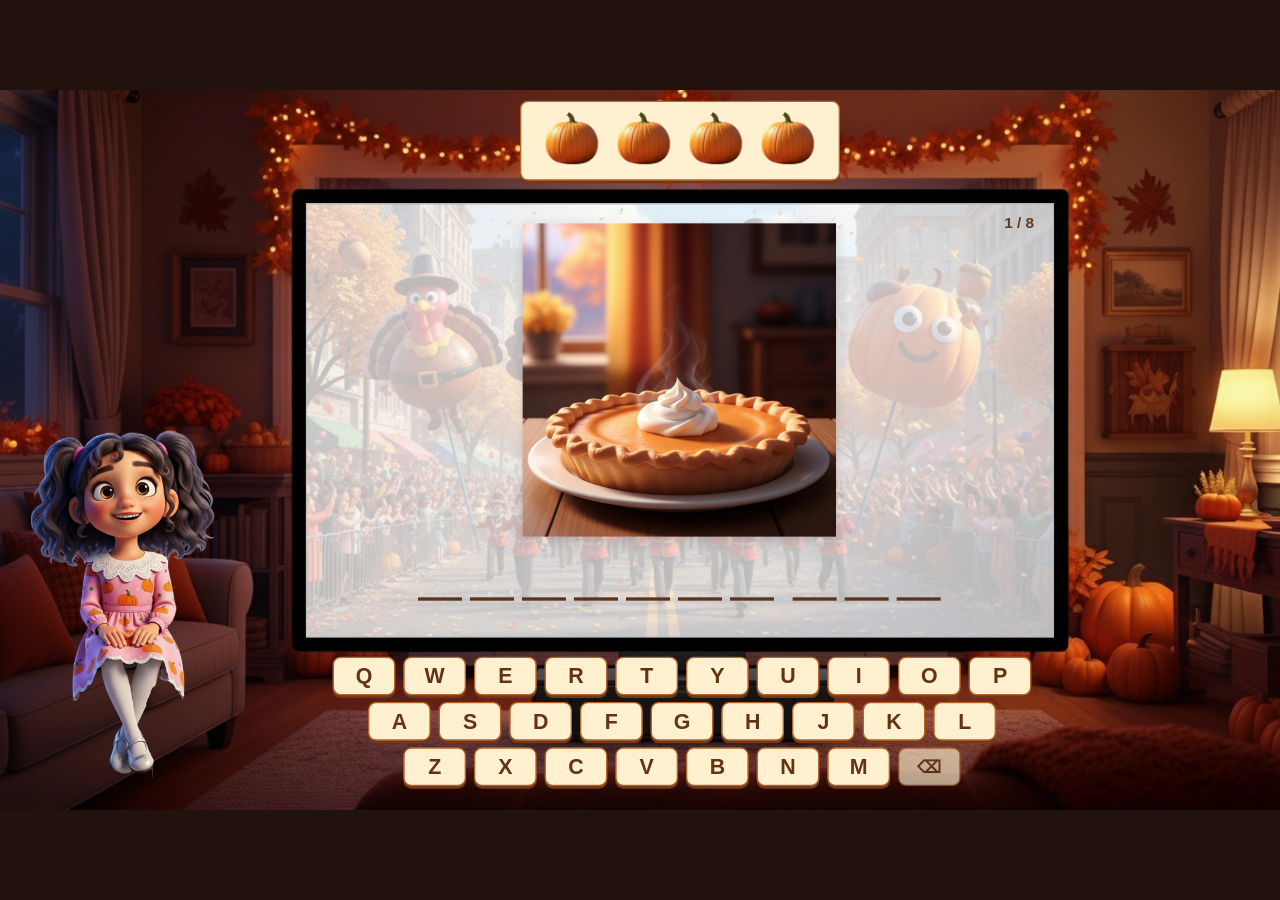
==== docs/index.html @ bf61f249 "Prepare approved Thanksgiving game for GitHub Pages" ====
<!doctype html><html lang="en"><head><meta charset="utf-8"><meta name="viewport" content="width=device-width,initial-scale=1"><title>Thanksgiving Picture Guess</title><link rel="stylesheet" href="assets/style.1ba634d76258.css"></head><body><main id="stage" aria-label="Thanksgiving picture guessing game"><div id="lives" class="feedback-panel" role="img" aria-label="4 lives remaining"></div><section id="activity" aria-label="Guess the picture"><div id="progress"></div><img id="picture" alt="Thanksgiving vocabulary picture" draggable="false"><div id="letters" aria-label="Letters to guess"></div><div id="message" class="feedback-panel" role="status" aria-live="polite"></div><div id="results" hidden role="status"><div id="results-title"></div><div id="correct-total"></div><div id="incorrect-total"></div></div><button id="restart" hidden>Play again</button></section><div id="keyboard" aria-label="English letter keyboard"></div><p id="load-error" hidden>Pictures could not load. Please reload the game.</p></main><script type="module" src="assets/game.db125e81d823.js"></script></body></html>
---- docs/assets/style.1ba634d76258.css ----
*{box-sizing:border-box}html,body{margin:0;width:100%;height:100%;overflow:hidden;background:#21120d;font-family:Arial,Helvetica,sans-serif}body{display:grid;place-items:center}#stage{position:absolute;left:50%;top:50%;width:1920px;height:1080px;flex-shrink:0;background:url(background.0223f3566e07.webp) center/100% 100% no-repeat;transform-origin:center;overflow:hidden}#activity{position:absolute;left:466px;top:176px;width:1105px;height:638px;display:flex;align-items:center;flex-direction:column}#progress{position:absolute;right:20px;top:10px;font-size:23px;font-weight:700;color:#633a20}#picture{position:absolute;top:24px;width:470px;height:470px;object-fit:contain;box-shadow:0 5px 16px #3a1c2630}#letters{position:absolute;top:514px;left:20px;right:20px;display:flex;justify-content:center;gap:28px}.letter.accepted{color:#38652c}.letter.revealed{color:#ac2824}.word{display:flex;gap:12px}.letter{display:inline-flex;align-items:center;justify-content:center;width:66px;height:76px;border-bottom:5px solid #5d331c;color:#4e2815;font-size:57px;font-weight:800;text-shadow:0 1px #fff}#message{position:absolute;top:604px;width:100%;text-align:center;font-size:25px;font-weight:700;color:#4b2816}#keyboard{position:absolute;left:478px;top:850px;width:1090px;display:flex;flex-direction:column;align-items:center;gap:10px}.key-row{display:flex;gap:12px}button{font:700 32px Arial;color:#633314;border:2px solid #b86427;background:#fff0cf;box-shadow:0 4px #6f391d;cursor:pointer;touch-action:manipulation}.key{width:94px;height:58px;border-radius:12px}.key:hover:enabled{background:#ffcf7b}.key:active:enabled{transform:translateY(3px);box-shadow:0 1px #6f391d}button:focus-visible{outline:5px solid #3c75aa;outline-offset:4px}.key:disabled{cursor:default;box-shadow:none}.key.correct{background:#547840;color:#fff;border-color:#38552b}.key.incorrect{background:#92513e;color:#fff;border-color:#743e30;text-decoration:line-through}.key:disabled:not(.correct):not(.incorrect){opacity:.65}#lives{position:absolute;left:780px;top:16px;width:480px;height:120px;display:flex;align-items:center;justify-content:center;gap:16px;padding:12px 24px;background:#fff0cf;border:2px solid #b86427;border-radius:12px;box-shadow:0 4px #6f391d}.feedback-panel{font-size:25px;font-weight:700;color:#4b2816;text-align:center}.life-icon{width:92px;height:92px;object-fit:contain;flex-shrink:0}.action-key{font-size:26px}#results{position:absolute;top:200px;text-align:center;color:#4b2816;font-size:38px;font-weight:700;line-height:1.45}#results-title{font-size:50px;margin-bottom:16px}#restart{position:absolute;top:430px;padding:18px 35px;border-radius:16px}#activity.victory #picture,#activity.victory #letters{display:none}#activity.victory #message{top:230px;font-size:50px}#load-error{position:absolute;top:200px;left:550px;background:#fff0cf;padding:25px;color:#633314;font-size:28px}[hidden]{display:none!important}@media(prefers-reduced-motion:reduce){*{transition:none!important}}
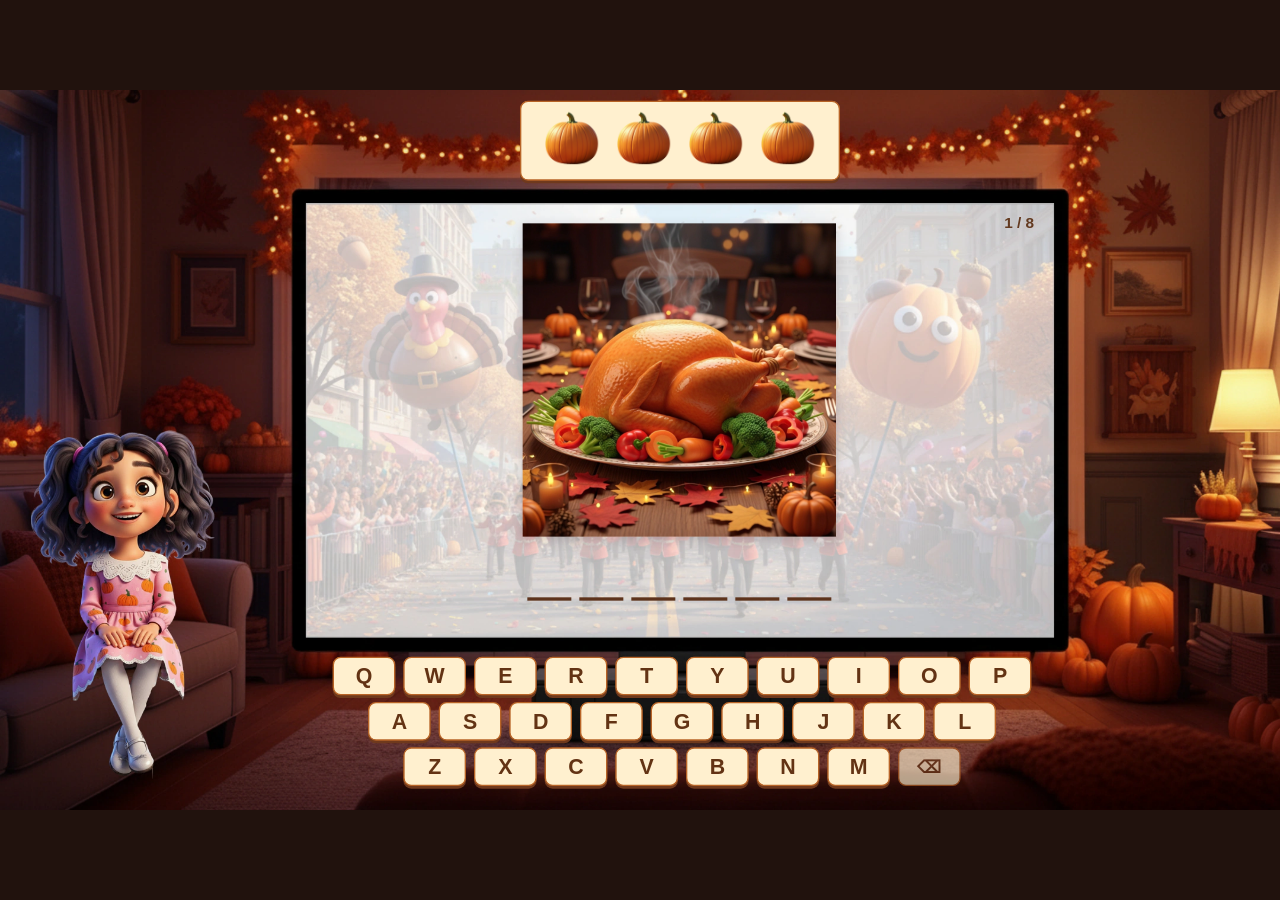
==== commit 8a3ef9ed: "Improve game startup rendering and asset readiness" ====
--- a/docs/index.html
+++ b/docs/index.html
@@ -1 +1 @@
-<!doctype html><html lang="en"><head><meta charset="utf-8"><meta name="viewport" content="width=device-width,initial-scale=1"><title>Thanksgiving Picture Guess</title><link rel="stylesheet" href="assets/style.1ba634d76258.css"></head><body><main id="stage" aria-label="Thanksgiving picture guessing game"><div id="lives" class="feedback-panel" role="img" aria-label="4 lives remaining"></div><section id="activity" aria-label="Guess the picture"><div id="progress"></div><img id="picture" alt="Thanksgiving vocabulary picture" draggable="false"><div id="letters" aria-label="Letters to guess"></div><div id="message" class="feedback-panel" role="status" aria-live="polite"></div><div id="results" hidden role="status"><div id="results-title"></div><div id="correct-total"></div><div id="incorrect-total"></div></div><button id="restart" hidden>Play again</button></section><div id="keyboard" aria-label="English letter keyboard"></div><p id="load-error" hidden>Pictures could not load. Please reload the game.</p></main><script type="module" src="assets/game.db125e81d823.js"></script></body></html>
+<!doctype html><html lang="en"><head><meta charset="utf-8"><meta name="viewport" content="width=device-width,initial-scale=1"><title>Thanksgiving Picture Guess</title><link rel="preload" as="image" fetchpriority="high" href="assets/background.0223f3566e07.webp"><style>*{box-sizing:border-box}html,body{margin:0;width:100%;height:100%;overflow:hidden;background:#21120d;font-family:Arial,Helvetica,sans-serif}body{display:grid;place-items:center}#stage{position:absolute;left:50%;top:50%;width:1920px;height:1080px;flex-shrink:0;background:url(assets/background.0223f3566e07.webp) center/100% 100% no-repeat;transform-origin:center;overflow:hidden}#activity{position:absolute;left:466px;top:176px;width:1105px;height:638px;display:flex;align-items:center;flex-direction:column}#progress{position:absolute;right:20px;top:10px;font-size:23px;font-weight:700;color:#633a20}#picture{position:absolute;top:24px;width:470px;height:470px;object-fit:contain;box-shadow:0 5px 16px #3a1c2630}#letters{position:absolute;top:514px;left:20px;right:20px;display:flex;justify-content:center;gap:28px}.letter.accepted{color:#38652c}.letter.revealed{color:#ac2824}.word{display:flex;gap:12px}.letter{display:inline-flex;align-items:center;justify-content:center;width:66px;height:76px;border-bottom:5px solid #5d331c;color:#4e2815;font-size:57px;font-weight:800;text-shadow:0 1px #fff}#message{position:absolute;top:604px;width:100%;text-align:center;font-size:25px;font-weight:700;color:#4b2816}#keyboard{position:absolute;left:478px;top:850px;width:1090px;display:flex;flex-direction:column;align-items:center;gap:10px}.key-row{display:flex;gap:12px}button{font:700 32px Arial;color:#633314;border:2px solid #b86427;background:#fff0cf;box-shadow:0 4px #6f391d;cursor:pointer;touch-action:manipulation}.key{width:94px;height:58px;border-radius:12px}.key:hover:enabled{background:#ffcf7b}.key:active:enabled{transform:translateY(3px);box-shadow:0 1px #6f391d}button:focus-visible{outline:5px solid #3c75aa;outline-offset:4px}.key:disabled{cursor:default;box-shadow:none}.key.correct{background:#547840;color:#fff;border-color:#38552b}.key.incorrect{background:#92513e;color:#fff;border-color:#743e30;text-decoration:line-through}.key:disabled:not(.correct):not(.incorrect){opacity:.65}#lives{position:absolute;left:780px;top:16px;width:480px;height:120px;display:flex;align-items:center;justify-content:center;gap:16px;padding:12px 24px;background:#fff0cf;border:2px solid #b86427;border-radius:12px;box-shadow:0 4px #6f391d}.feedback-panel{font-size:25px;font-weight:700;color:#4b2816;text-align:center}.life-icon{width:92px;height:92px;object-fit:contain;flex-shrink:0}.action-key{font-size:26px}#results{position:absolute;top:200px;text-align:center;color:#4b2816;font-size:38px;font-weight:700;line-height:1.45}#results-title{font-size:50px;margin-bottom:16px}#restart{position:absolute;top:430px;padding:18px 35px;border-radius:16px}#activity.victory #picture,#activity.victory #letters{display:none}#activity.victory #message{top:230px;font-size:50px}#load-error{position:absolute;top:200px;left:550px;background:#fff0cf;padding:25px;color:#633314;font-size:28px}[hidden]{display:none!important}@media(prefers-reduced-motion:reduce){*{transition:none!important}}#stage:not([data-fitted]){visibility:hidden}#stage[aria-busy=true] #activity,#stage[aria-busy=true] #keyboard,#stage[aria-busy=true] #lives{visibility:hidden}body{background-image:url([data-uri]);background-position:center;background-size:contain;background-repeat:no-repeat}</style></head><body><main id="stage" aria-busy="true" aria-label="Thanksgiving picture guessing game"><div id="lives" class="feedback-panel" role="img" aria-label="4 lives remaining"></div><section id="activity" aria-label="Guess the picture"><div id="progress"></div><img id="picture" alt="Thanksgiving vocabulary picture" draggable="false"><div id="letters" aria-label="Letters to guess"></div><div id="message" class="feedback-panel" role="status" aria-live="polite"></div><div id="results" hidden role="status"><div id="results-title"></div><div id="correct-total"></div><div id="incorrect-total"></div></div><button id="restart" hidden>Play again</button></section><div id="keyboard" aria-label="English letter keyboard"></div><p id="load-error" hidden>Pictures could not load. Please reload the game.</p></main><script type="module" src="assets/game.1efdd3ae55d3.js"></script></body></html>
